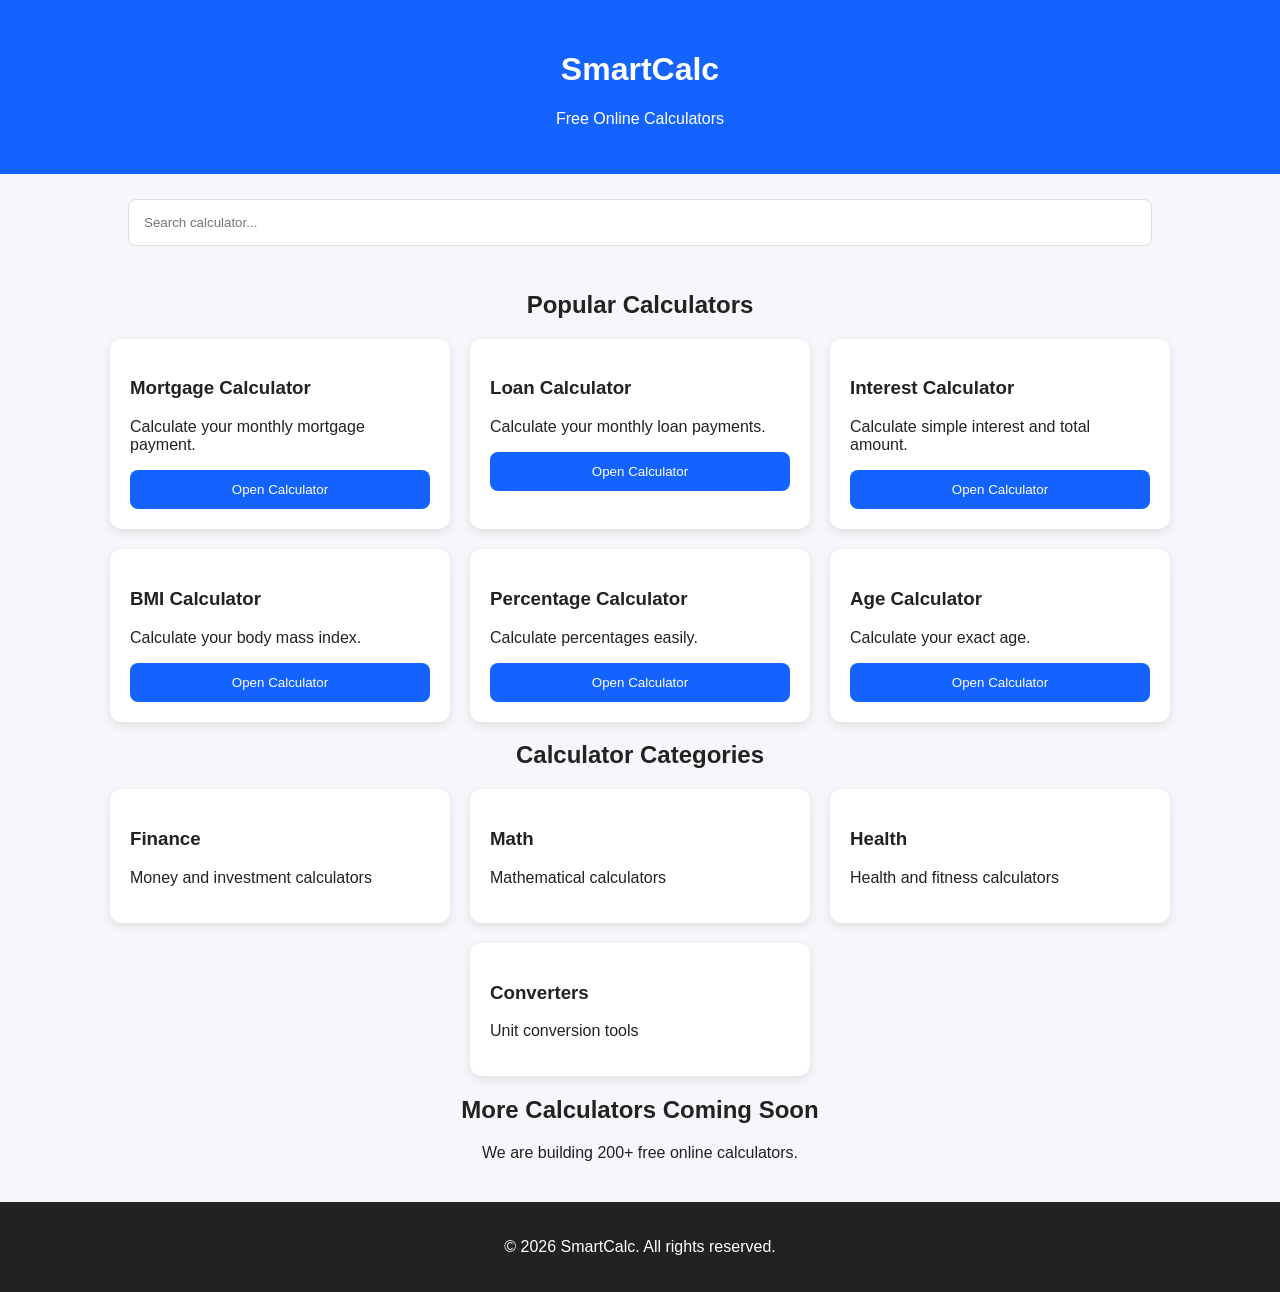
==== index.html @ 172d6fb9 "Add Interest Calculator to index.html Added Interest Calculator section with a button to open the ca" ====
<!DOCTYPE html>
<html lang="en">

<head>
<meta charset="UTF-8">
<meta name="viewport" content="width=device-width, initial-scale=1.0">

<title>SmartCalc - Online Calculators</title>

<link rel="stylesheet" href="style.css">
<link rel="icon" type="image/svg+xml" href="images/favicon.svg">
</head>


<body>


<header>
<h1>SmartCalc</h1>
<p>Free Online Calculators</p>
</header>


<div class="search">
<input type="text" placeholder="Search calculator...">
</div>



<section>

<h2>Popular Calculators</h2>


<div class="cards">


<div class="card">
<h3>Mortgage Calculator</h3>
<p>Calculate your monthly mortgage payment.</p>

<a href="calculators/mortgage.html">
<button>Open Calculator</button>
</a>
</div>



<div class="card">
<h3>Loan Calculator</h3>
<p>Calculate your monthly loan payments.</p>

<a href="calculators/loan.html">
<button>Open Calculator</button>
</a>
</div>
  <div class="card">
<h3>Interest Calculator</h3>

<p>Calculate simple interest and total amount.</p>

<a href="calculators/interest.html">
<button>Open Calculator</button>
</a>

  </div>




<div class="card">
<h3>BMI Calculator</h3>
<p>Calculate your body mass index.</p>

<a href="calculators/bmi.html">
<button>Open Calculator</button>
</a>
</div>




<div class="card">
<h3>Percentage Calculator</h3>
<p>Calculate percentages easily.</p>

<a href="calculators/percentage.html">
<button>Open Calculator</button>
</a>
</div>
  
  <div class="card">
<h3>Age Calculator</h3>

<p>Calculate your exact age.</p>

<a href="calculators/age.html">
<button>Open Calculator</button>
</a>

  </div>
  



</div>

</section>




<section>

<h2>Calculator Categories</h2>


<div class="cards">

<div class="card">
<h3>Finance</h3>
<p>Money and investment calculators</p>
</div>


<div class="card">
<h3>Math</h3>
<p>Mathematical calculators</p>
</div>


<div class="card">
<h3>Health</h3>
<p>Health and fitness calculators</p>
</div>


<div class="card">
<h3>Converters</h3>
<p>Unit conversion tools</p>
</div>


</div>

</section>




<section>

<h2>More Calculators Coming Soon</h2>

<p style="text-align:center;">
We are building 200+ free online calculators.
</p>

</section>




<footer>

<p>
© 2026 SmartCalc. All rights reserved.
</p>

</footer>



<script src="script.js"></script>


</body>

</html>
---- style.css ----
body{
font-family:Arial, sans-serif;
margin:0;
background:#f5f7fb;
color:#222;
}

header{
background:#1463ff;
color:white;
text-align:center;
padding:30px;
}

.search{
text-align:center;
padding:20px;
}

.search input{
width:80%;
padding:15px;
border-radius:8px;
border:1px solid #ddd;
}

.cards{
display:flex;
flex-wrap:wrap;
gap:20px;
justify-content:center;
}

.card{
background:white;
padding:20px;
border-radius:12px;
width:300px;
box-shadow:0 3px 10px #ddd;
}

input{
width:90%;
padding:10px;
margin:5px;
}

button{
background:#1463ff;
color:white;
border:0;
padding:12px;
width:100%;
border-radius:8px;
cursor:pointer;
}

button:hover{
opacity:.8;
}

h2{
text-align:center;
}

footer{
margin-top:40px;
background:#222;
color:white;
text-align:center;
padding:20px;
}
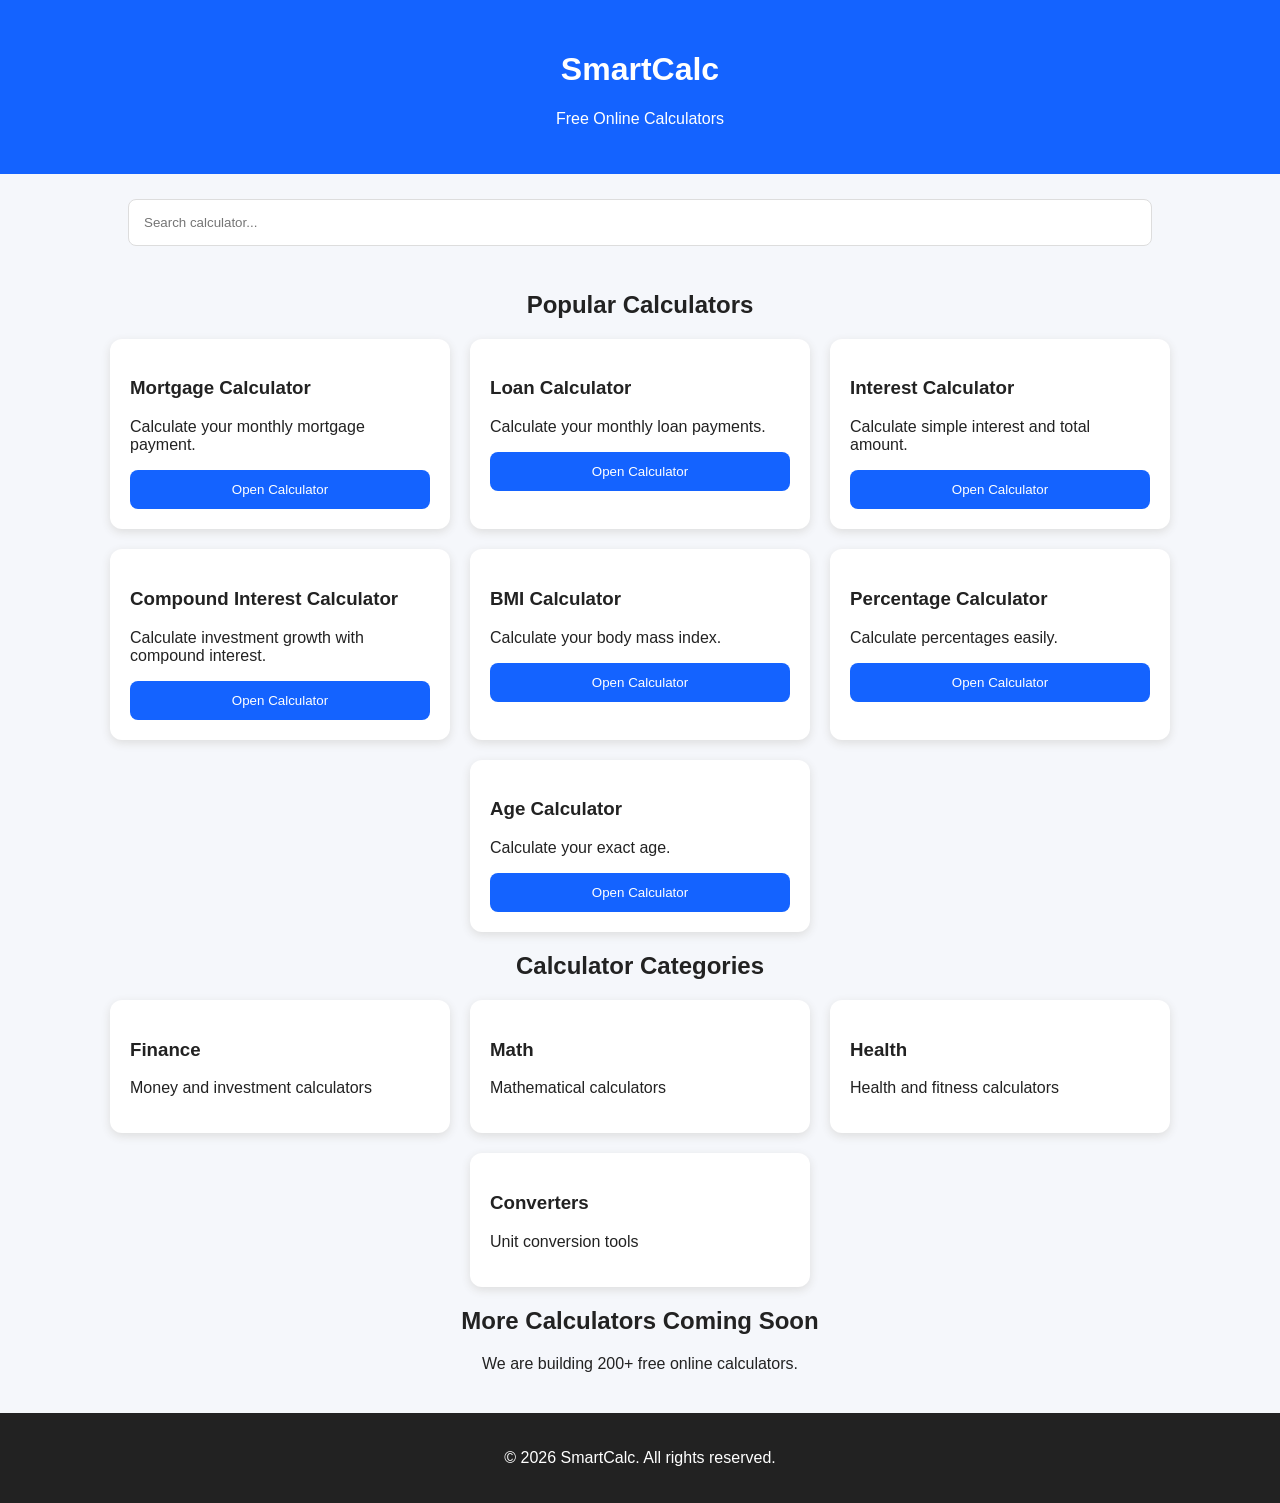
==== commit 674428d5: "Add Compound Interest Calculator section" ====
--- a/index.html
+++ b/index.html
@@ -60,6 +60,16 @@
 <p>Calculate simple interest and total amount.</p>
 
 <a href="calculators/interest.html">
+<button>Open Calculator</button>
+</a>
+
+  </div>
+  <div class="card">
+<h3>Compound Interest Calculator</h3>
+
+<p>Calculate investment growth with compound interest.</p>
+
+<a href="calculators/compound-interest.html">
 <button>Open Calculator</button>
 </a>
 
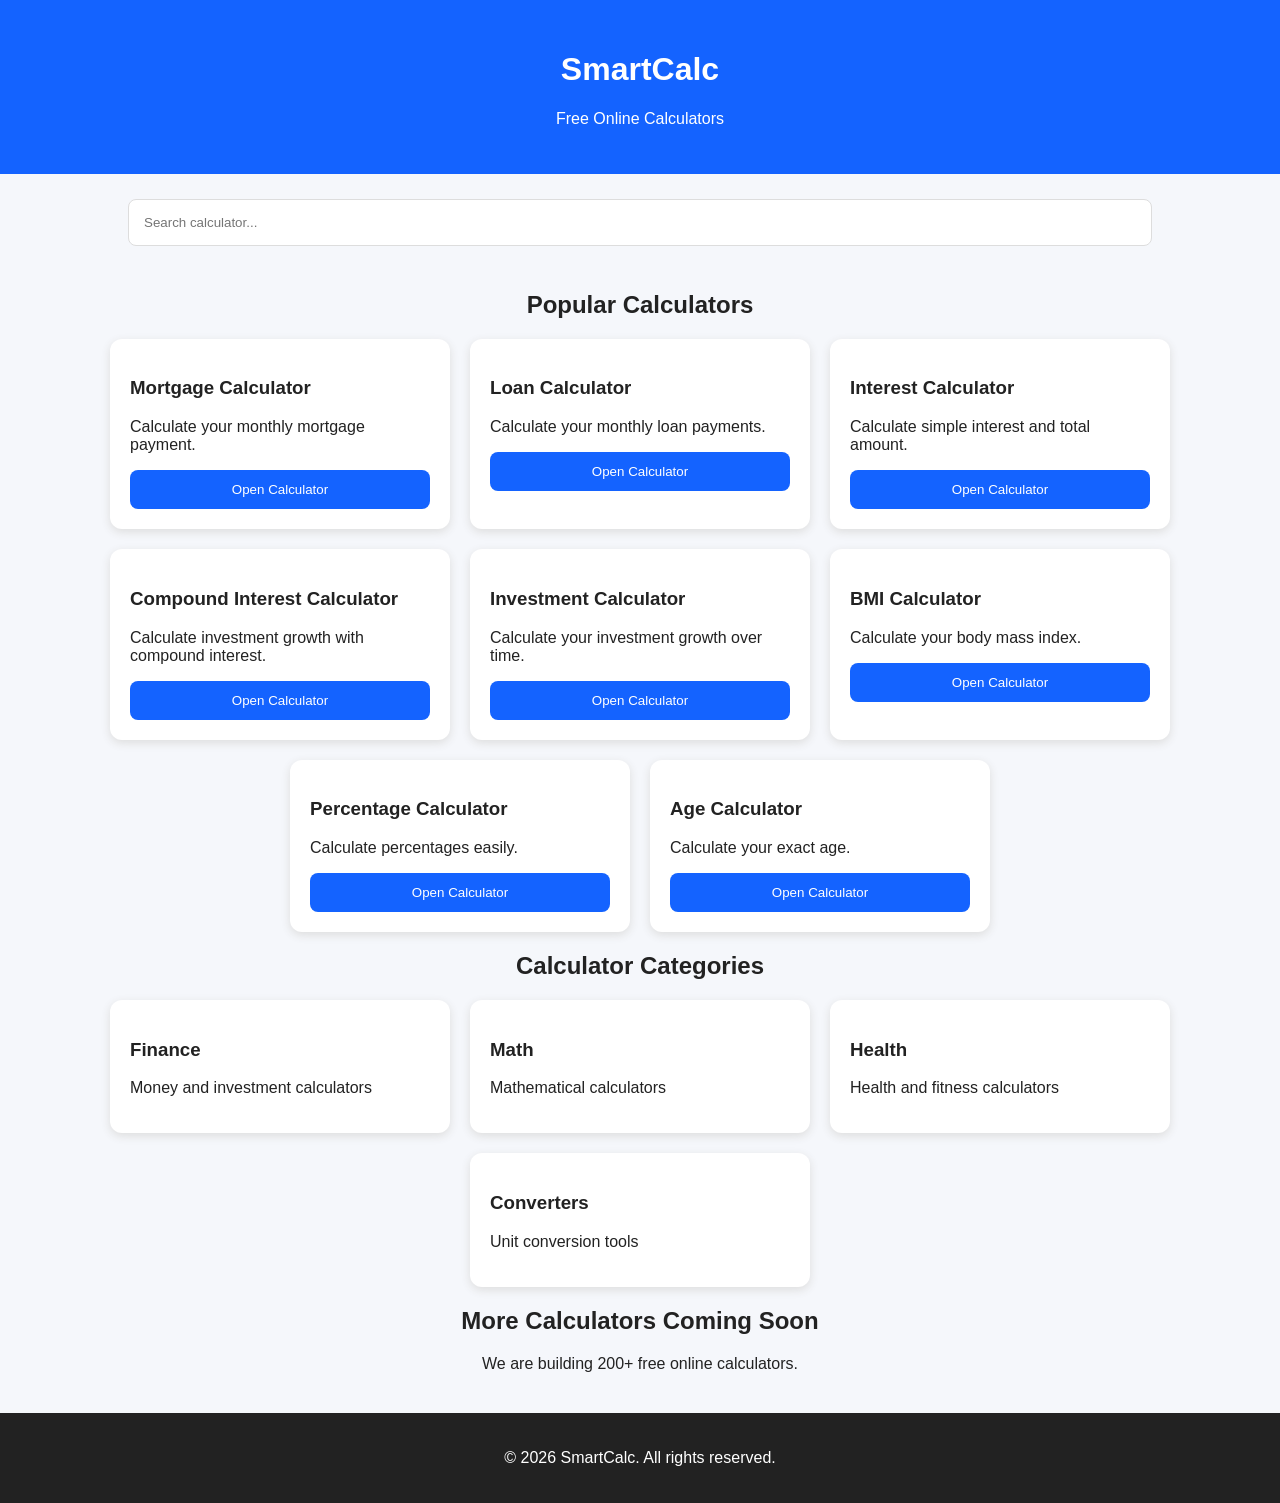
==== commit 9ac8cc06: "Add Investment Calculator section to index.html" ====
--- a/index.html
+++ b/index.html
@@ -70,6 +70,16 @@
 <p>Calculate investment growth with compound interest.</p>
 
 <a href="calculators/compound-interest.html">
+<button>Open Calculator</button>
+</a>
+
+  </div>
+  <div class="card">
+<h3>Investment Calculator</h3>
+
+<p>Calculate your investment growth over time.</p>
+
+<a href="calculators/investment.html">
 <button>Open Calculator</button>
 </a>
 
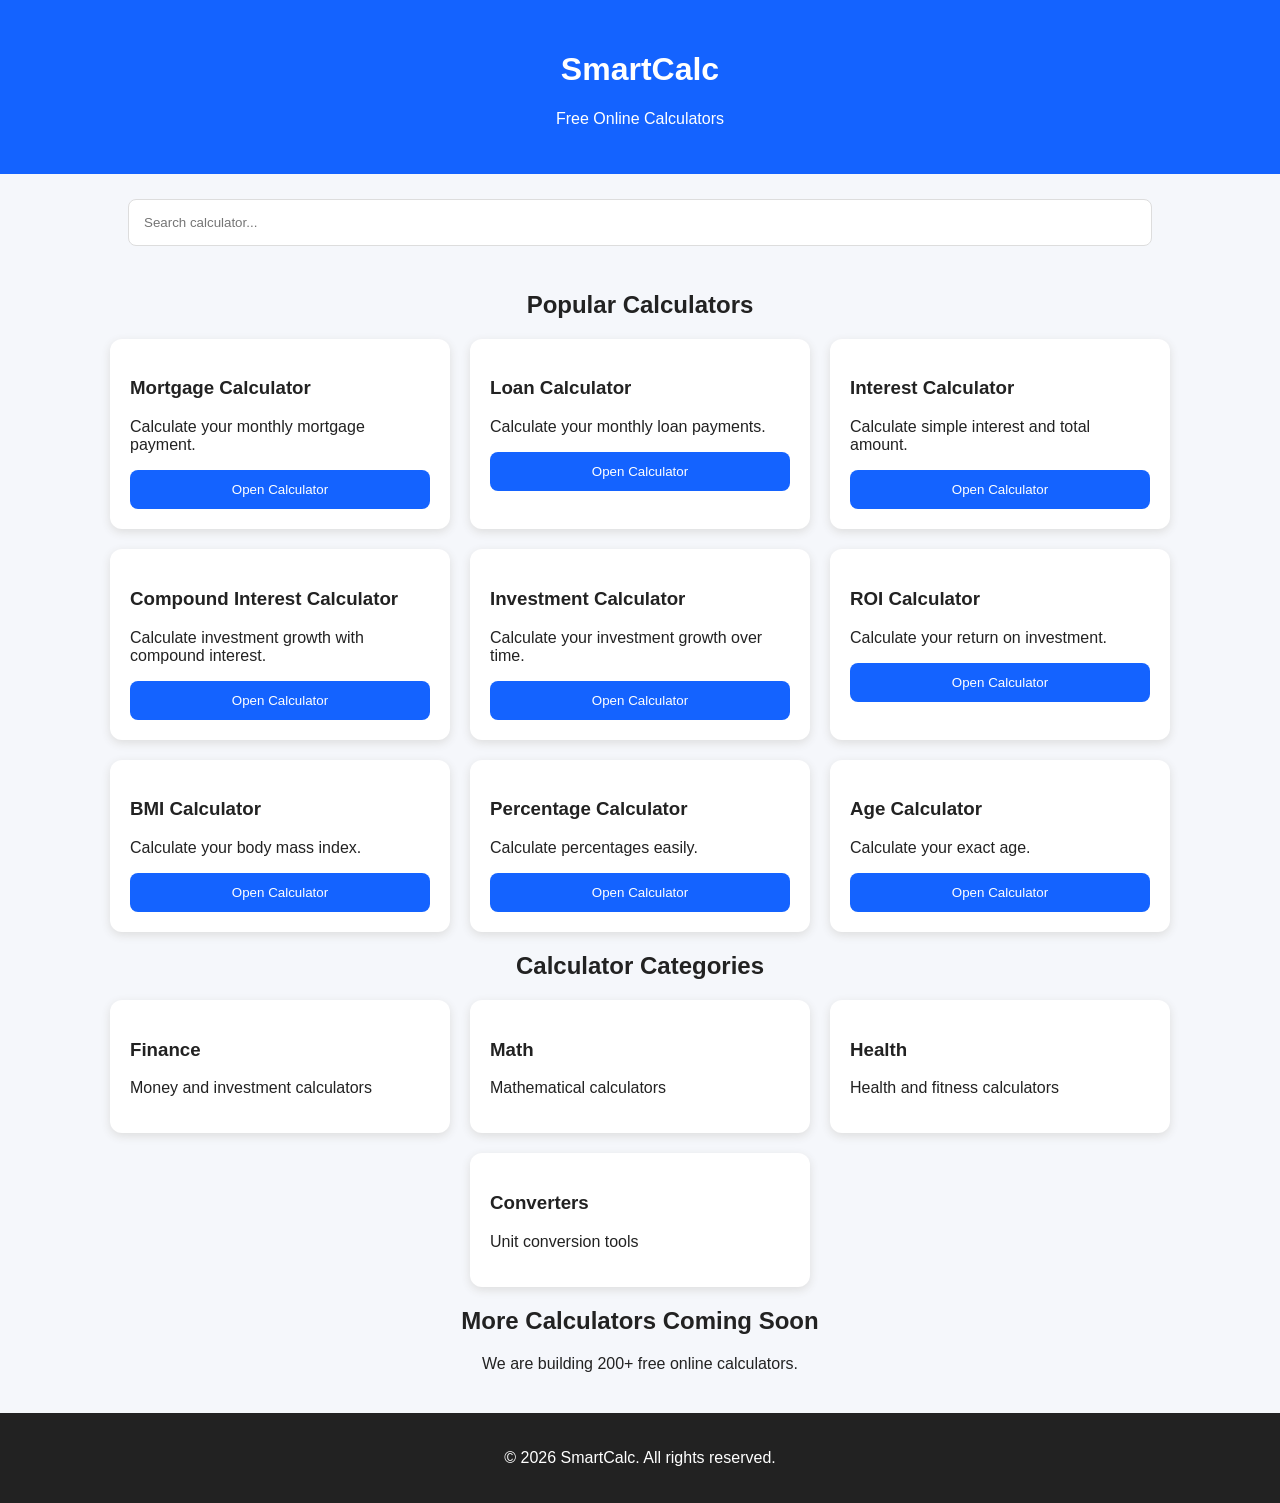
==== commit 686a995d: "Add ROI Calculator section to index.html" ====
--- a/index.html
+++ b/index.html
@@ -84,6 +84,16 @@
 </a>
 
   </div>
+  <div class="card">
+<h3>ROI Calculator</h3>
+
+<p>Calculate your return on investment.</p>
+
+<a href="calculators/roi.html">
+<button>Open Calculator</button>
+</a>
+
+  </div>
 
 
 
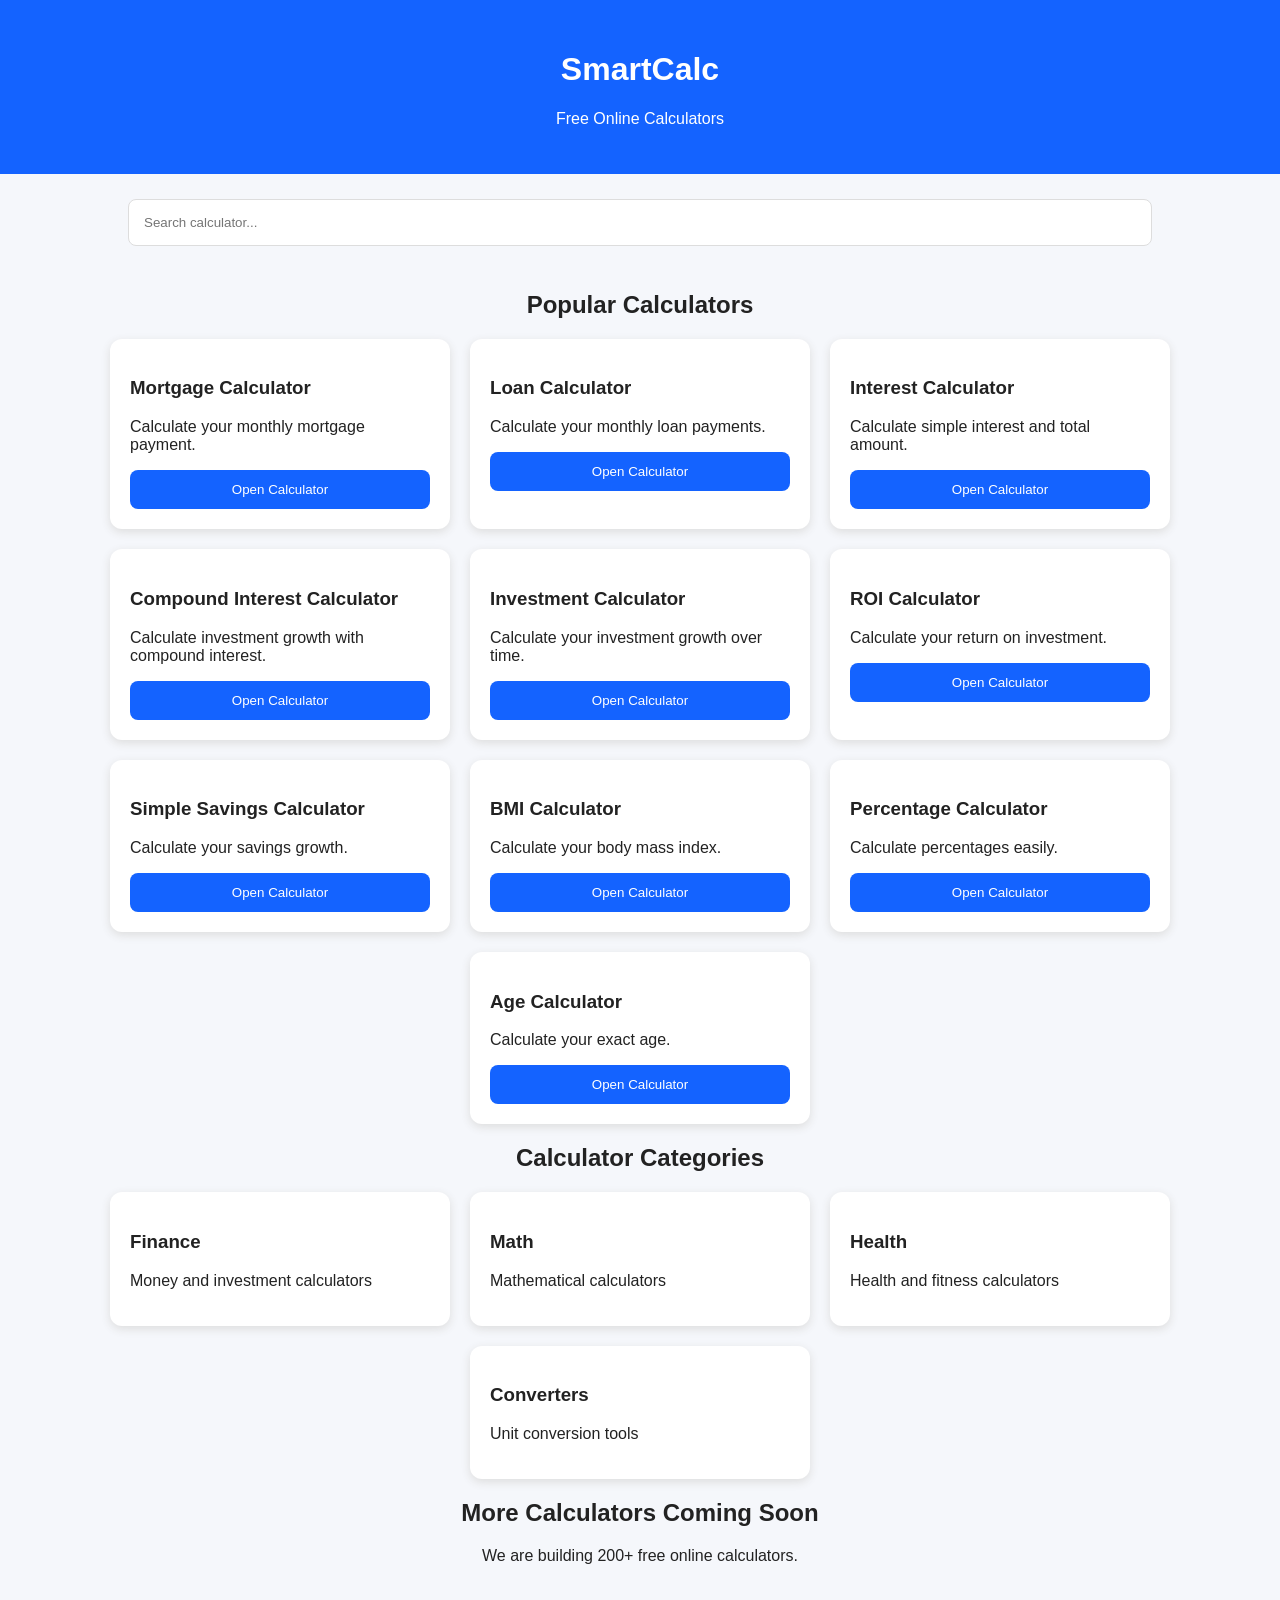
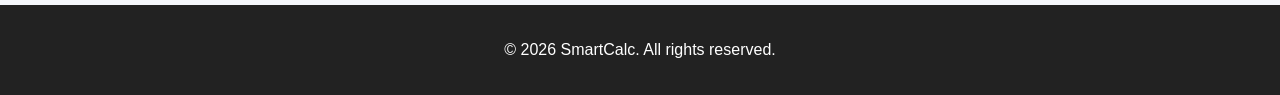
==== commit 215009d1: "Update index.html" ====
--- a/index.html
+++ b/index.html
@@ -94,6 +94,16 @@
 </a>
 
   </div>
+  <div class="card">
+<h3>Simple Savings Calculator</h3>
+
+<p>Calculate your savings growth.</p>
+
+<a href="calculators/savings.html">
+<button>Open Calculator</button>
+</a>
+
+  </div>
 
 
 
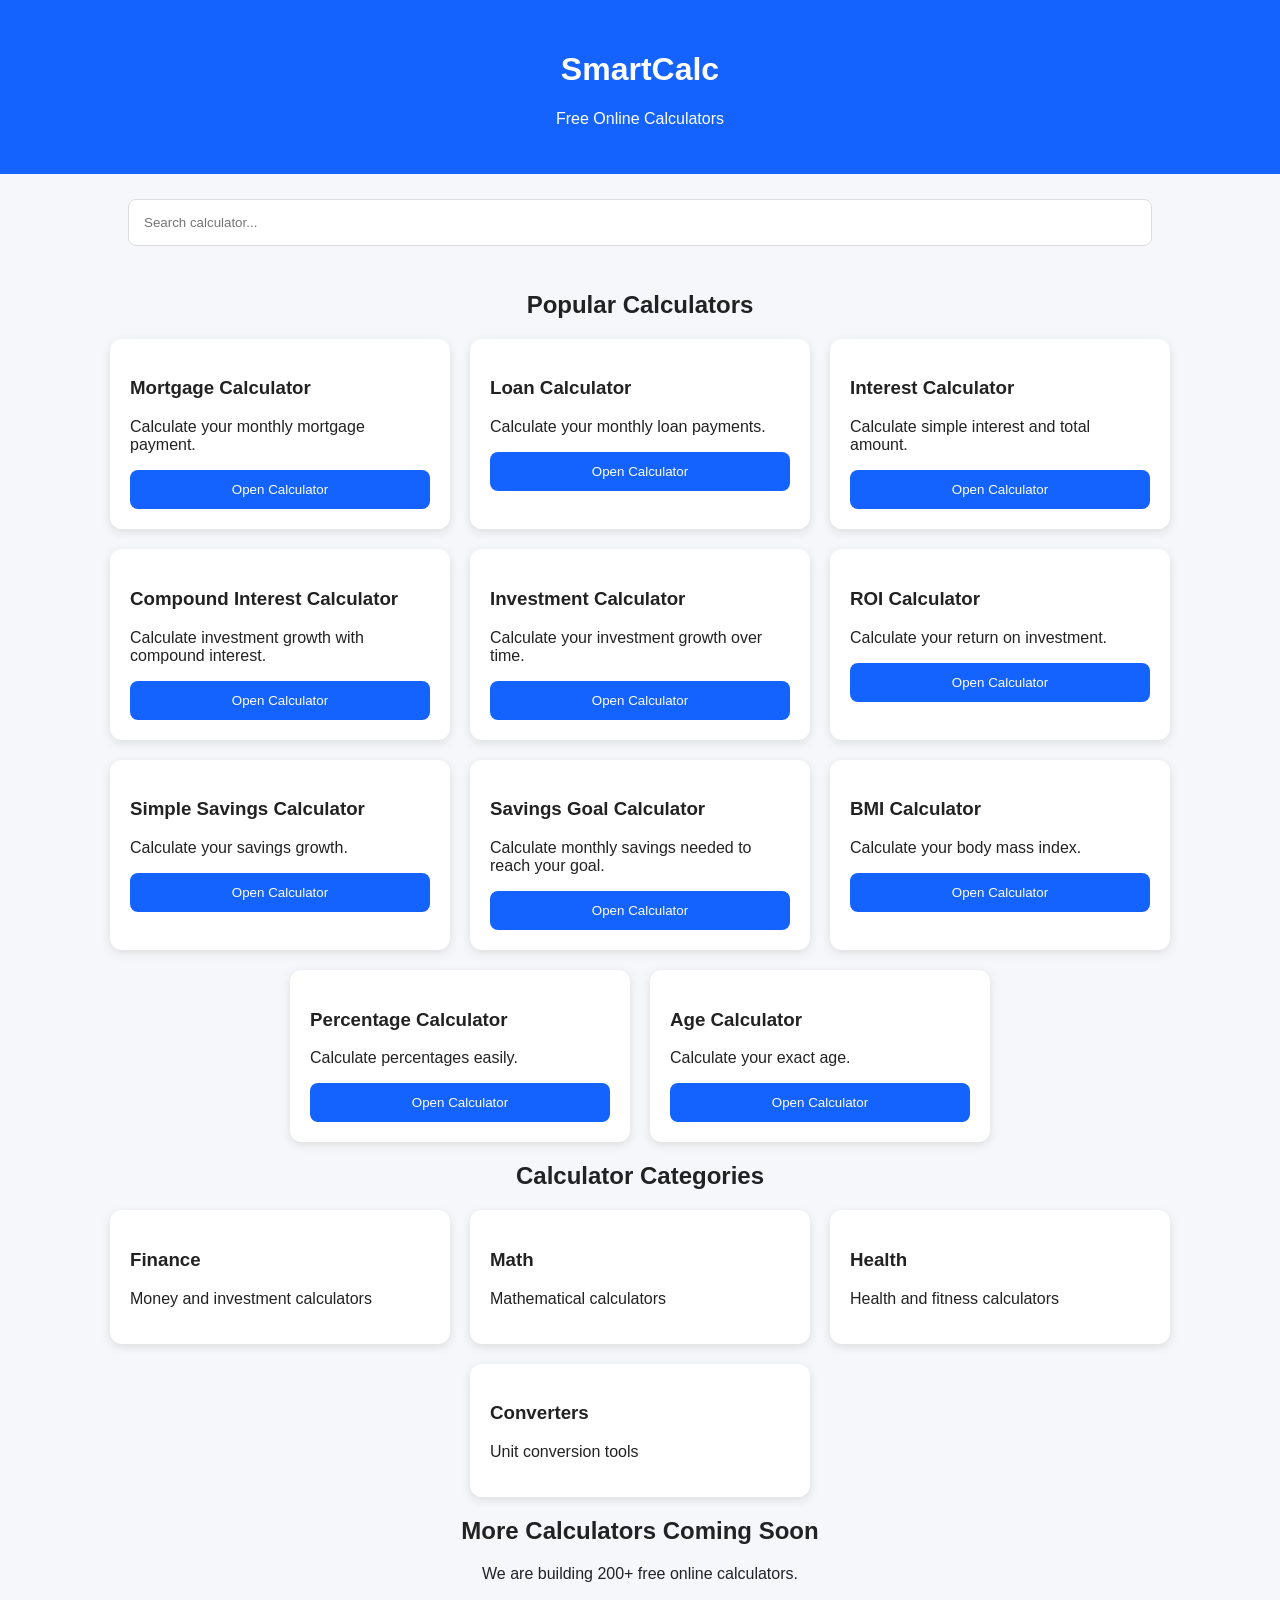
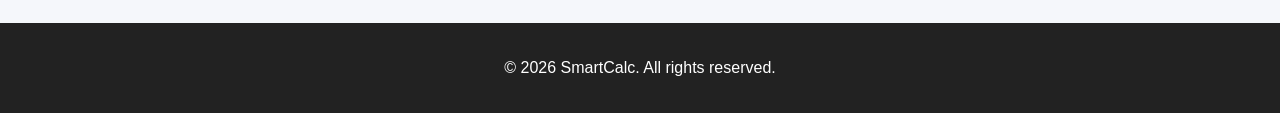
==== commit f1e96985: "Add Savings Goal Calculator section to index.html" ====
--- a/index.html
+++ b/index.html
@@ -104,6 +104,16 @@
 </a>
 
   </div>
+  <div class="card">
+<h3>Savings Goal Calculator</h3>
+
+<p>Calculate monthly savings needed to reach your goal.</p>
+
+<a href="calculators/savings-goal.html">
+<button>Open Calculator</button>
+</a>
+
+  </div>
 
 
 
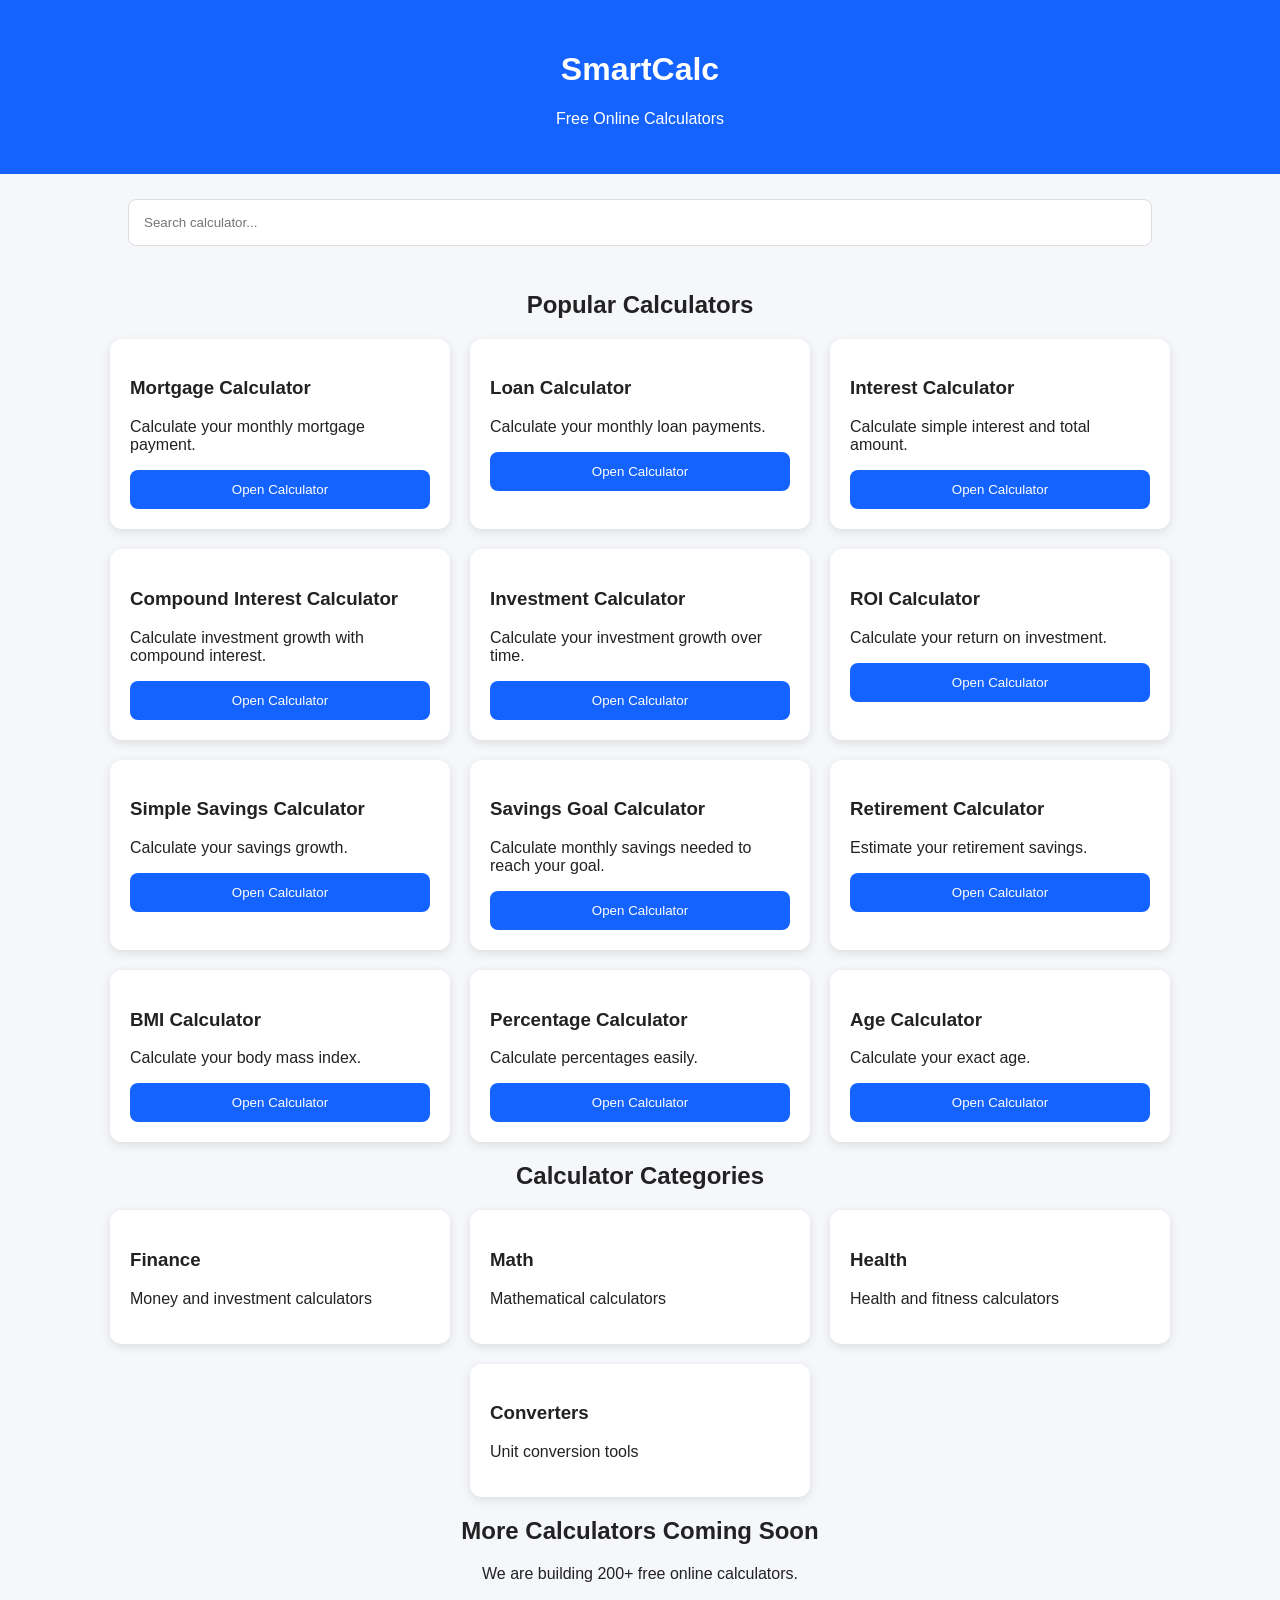
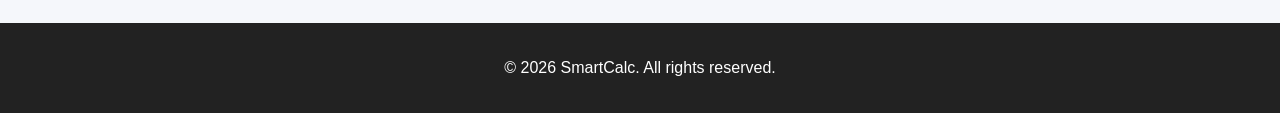
==== commit b864113e: "Add Retirement Calculator section to index.html" ====
--- a/index.html
+++ b/index.html
@@ -114,6 +114,16 @@
 </a>
 
   </div>
+  <div class="card">
+<h3>Retirement Calculator</h3>
+
+<p>Estimate your retirement savings.</p>
+
+<a href="calculators/retirement.html">
+<button>Open Calculator</button>
+</a>
+
+  </div>
 
 
 
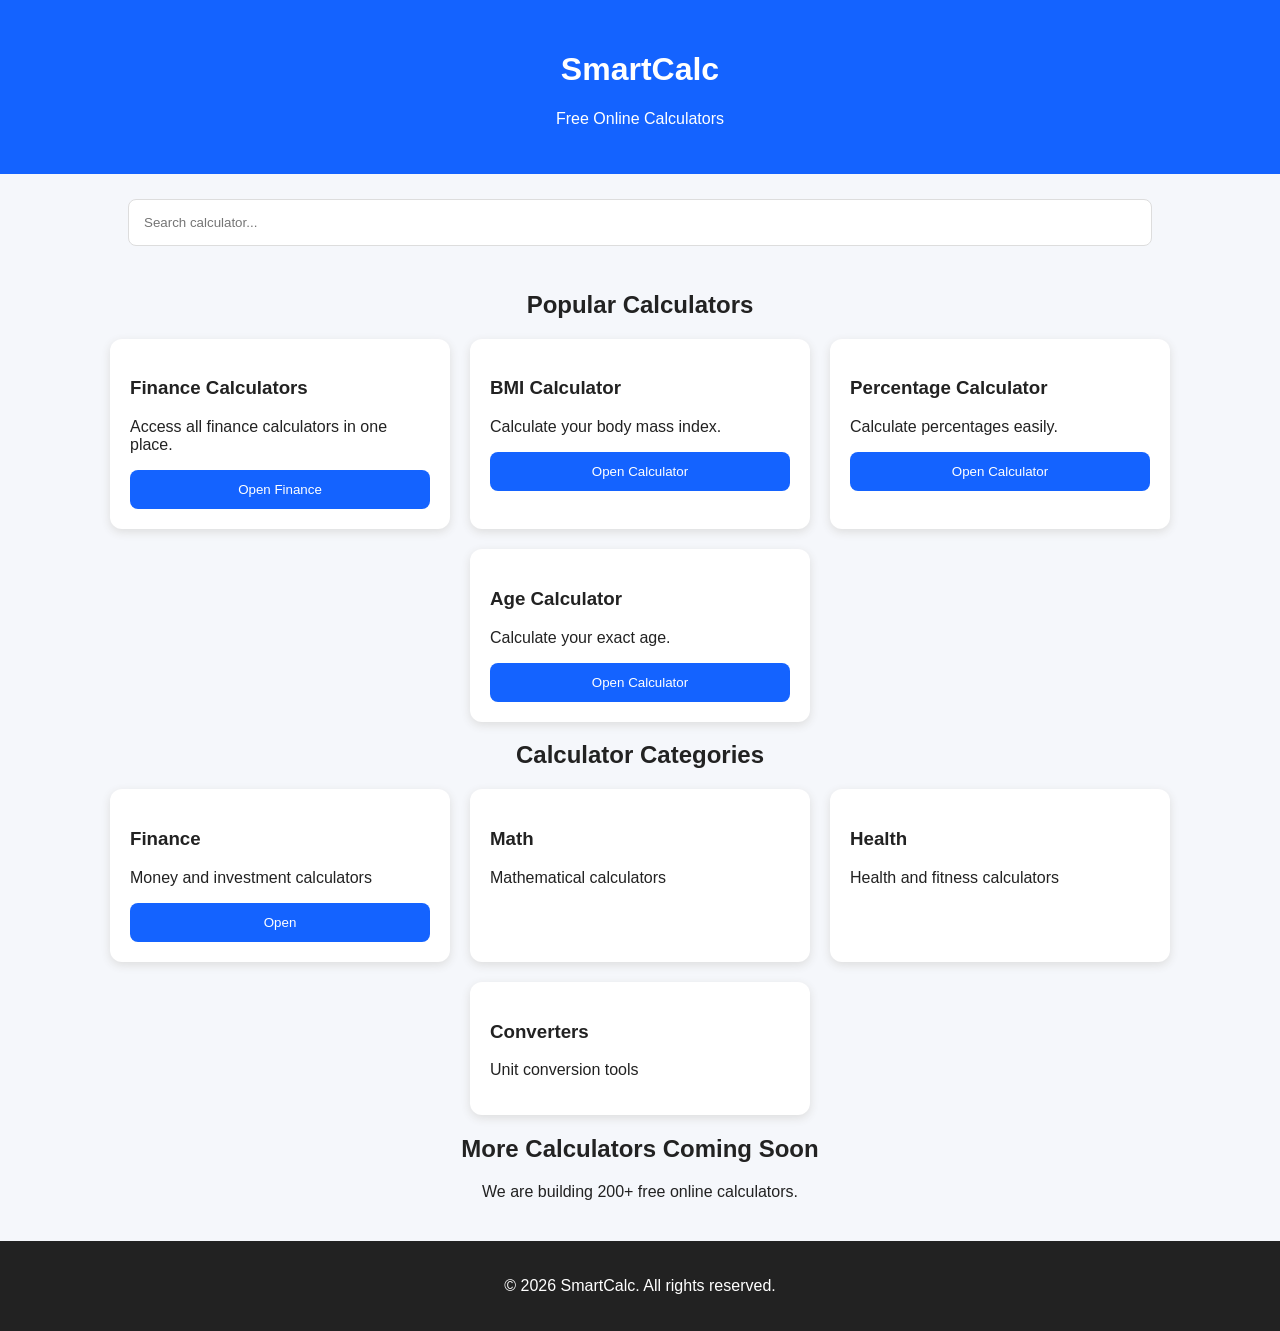
==== commit fc6008ea: "Update index.html" ====
--- a/index.html
+++ b/index.html
@@ -9,11 +9,10 @@
 
 <link rel="stylesheet" href="style.css">
 <link rel="icon" type="image/svg+xml" href="images/favicon.svg">
+
 </head>
 
-
 <body>
-
 
 <header>
 <h1>SmartCalc</h1>
@@ -26,106 +25,21 @@
 </div>
 
 
-
 <section>
 
 <h2>Popular Calculators</h2>
-
 
 <div class="cards">
 
 
 <div class="card">
-<h3>Mortgage Calculator</h3>
-<p>Calculate your monthly mortgage payment.</p>
+<h3>Finance Calculators</h3>
+<p>Access all finance calculators in one place.</p>
 
-<a href="calculators/mortgage.html">
-<button>Open Calculator</button>
+<a href="finance.html">
+<button>Open Finance</button>
 </a>
 </div>
-
-
-
-<div class="card">
-<h3>Loan Calculator</h3>
-<p>Calculate your monthly loan payments.</p>
-
-<a href="calculators/loan.html">
-<button>Open Calculator</button>
-</a>
-</div>
-  <div class="card">
-<h3>Interest Calculator</h3>
-
-<p>Calculate simple interest and total amount.</p>
-
-<a href="calculators/interest.html">
-<button>Open Calculator</button>
-</a>
-
-  </div>
-  <div class="card">
-<h3>Compound Interest Calculator</h3>
-
-<p>Calculate investment growth with compound interest.</p>
-
-<a href="calculators/compound-interest.html">
-<button>Open Calculator</button>
-</a>
-
-  </div>
-  <div class="card">
-<h3>Investment Calculator</h3>
-
-<p>Calculate your investment growth over time.</p>
-
-<a href="calculators/investment.html">
-<button>Open Calculator</button>
-</a>
-
-  </div>
-  <div class="card">
-<h3>ROI Calculator</h3>
-
-<p>Calculate your return on investment.</p>
-
-<a href="calculators/roi.html">
-<button>Open Calculator</button>
-</a>
-
-  </div>
-  <div class="card">
-<h3>Simple Savings Calculator</h3>
-
-<p>Calculate your savings growth.</p>
-
-<a href="calculators/savings.html">
-<button>Open Calculator</button>
-</a>
-
-  </div>
-  <div class="card">
-<h3>Savings Goal Calculator</h3>
-
-<p>Calculate monthly savings needed to reach your goal.</p>
-
-<a href="calculators/savings-goal.html">
-<button>Open Calculator</button>
-</a>
-
-  </div>
-  <div class="card">
-<h3>Retirement Calculator</h3>
-
-<p>Estimate your retirement savings.</p>
-
-<a href="calculators/retirement.html">
-<button>Open Calculator</button>
-</a>
-
-  </div>
-
-
 
 
 <div class="card">
@@ -138,8 +52,6 @@
 </div>
 
 
-
-
 <div class="card">
 <h3>Percentage Calculator</h3>
 <p>Calculate percentages easily.</p>
@@ -148,25 +60,21 @@
 <button>Open Calculator</button>
 </a>
 </div>
-  
-  <div class="card">
+
+
+<div class="card">
 <h3>Age Calculator</h3>
-
 <p>Calculate your exact age.</p>
 
 <a href="calculators/age.html">
 <button>Open Calculator</button>
 </a>
-
-  </div>
-  
-
+</div>
 
 
 </div>
 
 </section>
-
 
 
 
@@ -177,9 +85,15 @@
 
 <div class="cards">
 
+
 <div class="card">
 <h3>Finance</h3>
 <p>Money and investment calculators</p>
+
+<a href="finance.html">
+<button>Open</button>
+</a>
+
 </div>
 
 
@@ -207,7 +121,6 @@
 
 
 
-
 <section>
 
 <h2>More Calculators Coming Soon</h2>
@@ -220,7 +133,6 @@
 
 
 
-
 <footer>
 
 <p>
@@ -230,9 +142,7 @@
 </footer>
 
 
-
 <script src="script.js"></script>
-
 
 </body>
 
